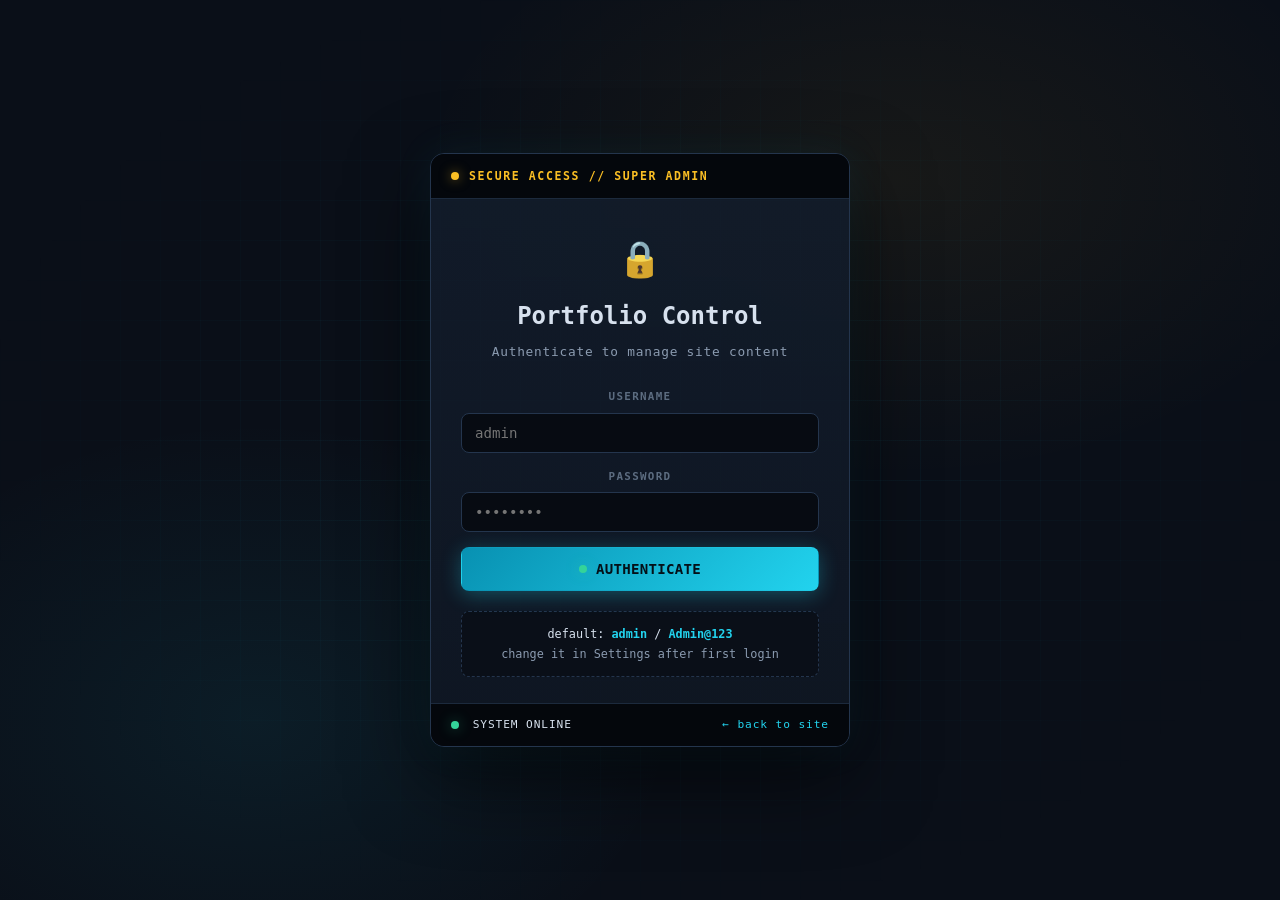
==== admin/index.html @ 28b19450 "Initial commit" ====
<!DOCTYPE html>
<html lang="en">
<head>
  <meta charset="UTF-8">
  <meta name="viewport" content="width=device-width, initial-scale=1.0">
  <meta name="robots" content="noindex, nofollow">
  <title>Super Admin — Portfolio Control</title>
  <link rel="icon" href="data:image/svg+xml,%3Csvg xmlns='http://www.w3.org/2000/svg' viewBox='0 0 32 32'%3E%3Crect width='32' height='32' rx='6' fill='%230a0f18'/%3E%3Crect x='8' y='14' width='16' height='12' rx='2' fill='none' stroke='%23fbbf24' stroke-width='2'/%3E%3Cpath d='M11 14v-3a5 5 0 0 1 10 0v3' fill='none' stroke='%23fbbf24' stroke-width='2'/%3E%3C/svg%3E">
  <link rel="stylesheet" href="../style.css">
  <link rel="stylesheet" href="../admin.css">
</head>
<body class="admin-body">

  <!-- ============ LOGIN ============ -->
  <div id="loginView" class="login-view" hidden>
    <div class="login-bg-grid"></div>
    <div class="login-card">
      <div class="login-head">
        <span class="led led-amber blink"></span>
        <span class="mono">SECURE ACCESS // SUPER ADMIN</span>
      </div>
      <div class="login-body">
        <div class="login-lock">🔒</div>
        <h1>Portfolio Control</h1>
        <p class="dim mono login-sub">Authenticate to manage site content</p>

        <form id="loginForm" autocomplete="off">
          <div class="af-group">
            <label for="loginUser">USERNAME</label>
            <input type="text" id="loginUser" placeholder="admin" required autocomplete="off">
          </div>
          <div class="af-group">
            <label for="loginPass">PASSWORD</label>
            <input type="password" id="loginPass" placeholder="••••••••" required autocomplete="off">
          </div>
          <p id="loginError" class="login-error" hidden></p>
          <button type="submit" class="btn btn-primary btn-block" id="loginBtn">
            <span class="led led-green"></span> AUTHENTICATE
          </button>
        </form>

        <div class="login-hint mono">
          default: <b class="c-cyan">admin</b> / <b class="c-cyan">Admin@123</b>
          <br><span class="dim">change it in Settings after first login</span>
        </div>
      </div>
      <div class="login-foot mono">
        <span><span class="led led-green"></span> SYSTEM ONLINE</span>
        <a href="../index.html" class="c-cyan">← back to site</a>
      </div>
    </div>
  </div>

  <!-- ============ APP ============ -->
  <div id="appView" class="admin-app" hidden>
    <!-- Sidebar -->
    <aside class="sidebar" id="sidebar">
      <div class="side-brand">
        <span class="brand-prompt">&gt;_</span>
        <div>
          <b>ADMIN</b>
          <small class="dim mono">portfolio control</small>
        </div>
      </div>

      <nav class="side-nav" id="sideNav">
        <button class="side-link active" data-panel="overview"><span class="sl-ico">▦</span> Overview</button>
        <button class="side-link" data-panel="hero"><span class="sl-ico">◆</span> Hero &amp; Stats</button>
        <button class="side-link" data-panel="about"><span class="sl-ico">●</span> About</button>
        <button class="side-link" data-panel="skills"><span class="sl-ico">☰</span> Skills</button>
        <button class="side-link" data-panel="experience"><span class="sl-ico">▸</span> Experience</button>
        <button class="side-link" data-panel="education"><span class="sl-ico">✦</span> Education</button>
        <button class="side-link" data-panel="contact"><span class="sl-ico">✉</span> Contact</button>
        <button class="side-link" data-panel="photos"><span class="sl-ico">▣</span> Photos</button>
        <button class="side-link" data-panel="resume"><span class="sl-ico">⤓</span> Resume</button>
        <button class="side-link" data-panel="messages">
          <span class="sl-ico">✉</span> Messages
          <span class="badge" id="msgBadge" hidden>0</span>
        </button>
        <button class="side-link" data-panel="settings"><span class="sl-ico">⚙</span> Settings</button>
      </nav>

      <div class="side-foot">
        <a href="../index.html" class="side-view-site">↗ View live site</a>
        <button id="logoutBtn" class="side-logout">⏻ Logout</button>
      </div>
    </aside>

    <!-- Main -->
    <main class="admin-main">
      <header class="admin-topbar">
        <button id="sideToggle" class="side-toggle" aria-label="Menu">☰</button>
        <div class="top-title">
          <h2 id="panelTitle">Overview</h2>
          <span class="mono dim" id="panelCrumb">// control / overview</span>
        </div>
        <div class="top-actions">
          <span class="save-state mono dim" id="saveState">no unsaved changes</span>
          <button class="btn btn-outline btn-sm" id="previewBtn">Preview</button>
          <button class="btn btn-primary btn-sm" id="publishBtn">💾 Publish Changes</button>
        </div>
      </header>

      <div class="admin-content">

        <!-- OVERVIEW -->
        <section class="apanel active" id="panel-overview">
          <div class="ov-grid">
            <div class="ov-card"><div class="ov-num" id="ovExp">0</div><div class="ov-label">Experience entries</div></div>
            <div class="ov-card"><div class="ov-num" id="ovSkills">0</div><div class="ov-label">Skill items</div></div>
            <div class="ov-card"><div class="ov-num" id="ovEdu">0</div><div class="ov-label">Education cards</div></div>
            <div class="ov-card ov-msg"><div class="ov-num" id="ovMsg">0</div><div class="ov-label">Contact messages</div></div>
          </div>

          <div class="panel-box">
            <h3><span class="led led-cyan"></span> Quick actions</h3>
            <div class="quick-actions">
              <button class="qa-btn" data-goto="about">Edit About text</button>
              <button class="qa-btn" data-goto="skills">Manage Skills</button>
              <button class="qa-btn" data-goto="experience">Add Experience</button>
              <button class="qa-btn" data-goto="photos">Change Photos</button>
              <button class="qa-btn" data-goto="messages">Read Messages <span class="badge" id="qaMsgBadge" hidden>0</span></button>
              <button class="qa-btn" data-goto="settings">Export for hosting</button>
            </div>
          </div>

          <div class="panel-box">
            <h3><span class="led led-amber"></span> How this works</h3>
            <ol class="help-list mono">
              <li>Edit content in the left menu → press <b class="c-cyan">Publish Changes</b>.</li>
              <li>Edits show instantly in <b>this browser</b> (localStorage).</li>
              <li>To update the <b>live website for everyone</b>: Settings → <b class="c-cyan">Export content.js</b> → upload it to your host replacing the old file.</li>
            </ol>
          </div>
        </section>

        <!-- HERO & STATS -->
        <section class="apanel" id="panel-hero">
          <div class="panel-box">
            <h3>Identity</h3>
            <div class="af-group">
              <label>FULL NAME</label>
              <input type="text" id="f_name">
            </div>
            <div class="af-group">
              <label>ROLES (typing animation — one per line)</label>
              <textarea id="f_roles" rows="4"></textarea>
            </div>
            <div class="af-group">
              <label>HERO DESCRIPTION</label>
              <textarea id="f_heroDesc" rows="3"></textarea>
            </div>
            <div class="af-group">
              <label>TECH TICKER (bottom of hero)</label>
              <input type="text" id="f_ticker">
            </div>
          </div>

          <div class="panel-box">
            <h3>Stats counters</h3>
            <div id="statsEditor" class="list-editor"></div>
            <button class="add-btn" id="addStat">+ Add stat</button>
          </div>
        </section>

        <!-- ABOUT -->
        <section class="apanel" id="panel-about">
          <div class="panel-box">
            <h3>About text</h3>
            <div class="af-group">
              <label>LEAD PARAGRAPH (highlighted)</label>
              <textarea id="f_aboutLead" rows="3"></textarea>
            </div>
            <div class="af-group">
              <label>SECOND PARAGRAPH</label>
              <textarea id="f_aboutBody" rows="4"></textarea>
            </div>
          </div>

          <div class="panel-box">
            <h3>Info cards (DOB, nationality…)</h3>
            <div id="infoEditor" class="list-editor"></div>
            <button class="add-btn" id="addInfo">+ Add info card</button>
          </div>

          <div class="panel-box">
            <h3>Personality traits</h3>
            <div id="traitEditor" class="list-editor"></div>
            <button class="add-btn" id="addTrait">+ Add trait</button>
          </div>
        </section>

        <!-- SKILLS -->
        <section class="apanel" id="panel-skills">
          <div class="panel-box">
            <h3>Skill categories &amp; meters</h3>
            <div id="skillCatEditor"></div>
            <button class="add-btn" id="addSkillCat">+ Add category</button>
          </div>
          <div class="panel-box">
            <h3>Skill cards (grid)</h3>
            <div id="skillCardEditor" class="list-editor"></div>
            <button class="add-btn" id="addSkillCard">+ Add skill card</button>
          </div>
        </section>

        <!-- EXPERIENCE -->
        <section class="apanel" id="panel-experience">
          <div class="panel-box">
            <div class="box-head-row">
              <h3>Work experience (timeline)</h3>
            </div>
            <div id="expEditor"></div>
            <button class="add-btn" id="addExp">+ Add experience</button>
          </div>
        </section>

        <!-- EDUCATION -->
        <section class="apanel" id="panel-education">
          <div class="panel-box">
            <h3>Education &amp; certifications</h3>
            <div id="eduEditor" class="list-editor"></div>
            <button class="add-btn" id="addEdu">+ Add education/cert</button>
          </div>
        </section>

        <!-- CONTACT -->
        <section class="apanel" id="panel-contact">
          <div class="panel-box">
            <h3>Contact section</h3>
            <div class="af-row">
              <div class="af-group"><label>INTRO TITLE</label><input type="text" id="f_cTitle"></div>
              <div class="af-group"><label>LOCATION</label><input type="text" id="f_cLocation"></div>
            </div>
            <div class="af-group"><label>INTRO TEXT</label><textarea id="f_cText" rows="2"></textarea></div>
            <div class="af-row">
              <div class="af-group"><label>EMAIL</label><input type="email" id="f_cEmail"></div>
              <div class="af-group"><label>PHONE</label><input type="text" id="f_cPhone"></div>
            </div>
            <div class="af-group"><label>LINKEDIN (display text)</label><input type="text" id="f_cLinkedin"></div>
          </div>

          <div class="panel-box">
            <h3>Social links</h3>
            <div id="socialEditor" class="list-editor"></div>
            <button class="add-btn" id="addSocial">+ Add social link</button>
          </div>

          <div class="panel-box">
            <h3>Footer</h3>
            <div class="af-group"><label>TAGLINE</label><input type="text" id="f_tagline"></div>
          </div>
        </section>

        <!-- PHOTOS -->
        <section class="apanel" id="panel-photos">
          <div class="panel-box">
            <h3><span class="led led-cyan"></span> Hero avatar (round photo)</h3>
            <div class="photo-edit-row">
              <div class="photo-preview circle" id="prevAvatar"><span class="avatar-initials">AK</span></div>
              <div class="photo-controls">
                <input type="file" id="avatarFile" accept="image/*" hidden>
                <button class="btn btn-outline btn-sm" id="avatarPick">📁 Choose image…</button>
                <button class="btn btn-ghost btn-sm" id="avatarReset">Reset to default</button>
                <p class="mono dim small">Auto-resized to 400×400 · stored in this browser</p>
              </div>
            </div>
          </div>

          <div class="panel-box">
            <h3><span class="led led-green"></span> About section photo (square)</h3>
            <div class="photo-edit-row">
              <div class="photo-preview" id="prevPhoto"><span class="avatar-initials big">AK</span></div>
              <div class="photo-controls">
                <input type="file" id="photoFile" accept="image/*" hidden>
                <button class="btn btn-outline btn-sm" id="photoPick">📁 Choose image…</button>
                <button class="btn btn-ghost btn-sm" id="photoReset">Reset to default</button>
                <p class="mono dim small">Auto-resized to 800×800 · stored in this browser</p>
              </div>
            </div>
          </div>

          <div class="panel-box warn-box">
            <h3><span class="led led-amber"></span> Publishing photos to the live site</h3>
            <p class="mono dim small">
              Photos chosen here are saved as base64 inside the content — when you
              <b class="c-cyan">Export content.js</b> and upload it, the photos travel with it.
              Keep images under ~300 KB each for best performance.
            </p>
          </div>
        </section>

        <!-- RESUME -->
        <section class="apanel" id="panel-resume">
          <div class="panel-box">
            <h3><span class="led led-cyan"></span> Resume / CV file</h3>
            <p class="mono dim small" style="margin-bottom:16px">
              Visitors download this file from the <b class="c-cyan">Resume</b> section of your site.
              Accepted: PDF, DOC, DOCX. Keep it under ~2 MB.
            </p>

            <div class="resume-admin-preview" id="resumeAdminPrev">
              <div class="ra-icon">📄</div>
              <div class="ra-info">
                <b id="raName">No resume uploaded yet</b>
                <span class="mono dim small" id="raMeta">—</span>
              </div>
              <div class="ra-tools">
                <button class="msg-tool" id="resumeTestDl" hidden>Test download</button>
              </div>
            </div>

            <div class="row-actions" style="margin-top:16px">
              <input type="file" id="resumeFile" accept=".pdf,.doc,.docx,application/pdf" hidden>
              <button class="btn btn-primary btn-sm" id="resumePick">📁 Upload resume…</button>
              <button class="btn btn-ghost btn-sm" id="resumeClear" hidden>Remove</button>
            </div>

            <div class="af-group" style="margin-top:18px">
              <label>OR USE A FILE PATH (lighter — file lives on your host, e.g. assets/resume.pdf)</label>
              <input type="text" id="resumePath" placeholder="assets/resume.pdf">
            </div>
            <button class="btn btn-outline btn-sm" id="resumePathApply">Apply path</button>
          </div>

          <div class="panel-box warn-box">
            <h3><span class="led led-amber"></span> Publish reminder</h3>
            <p class="mono dim small">
              After uploading, press <b class="c-cyan">Publish Changes</b>. For the live site also
              <b class="c-cyan">Export content.js</b> — the embedded resume travels inside it.
              If you used a file path instead, upload the file itself to your host too.
            </p>
          </div>
        </section>

        <!-- MESSAGES -->
        <section class="apanel" id="panel-messages">
          <div class="panel-box">
            <div class="box-head-row">
              <h3><span class="led led-green blink"></span> Contact form inbox</h3>
              <div class="row-actions">
                <button class="btn btn-outline btn-sm" id="exportMsgs">Export CSV</button>
                <button class="btn btn-ghost btn-sm" id="clearMsgs">Clear all</button>
              </div>
            </div>
            <div id="messagesList" class="messages-list"></div>
          </div>
        </section>

        <!-- SETTINGS -->
        <section class="apanel" id="panel-settings">
          <div class="panel-box">
            <h3><span class="led led-amber"></span> Deploy to live website</h3>
            <p class="mono dim small" style="margin-bottom:14px">
              Static hosting (GitHub Pages, Netlify, cPanel…): export the updated
              <b class="c-cyan">content.js</b> and replace the file on your host. All visitors then see your edits.
            </p>
            <div class="row-actions">
              <button class="btn btn-primary btn-sm" id="exportJs">⬇ Export content.js</button>
              <button class="btn btn-outline btn-sm" id="importJsonBtn">⬆ Import JSON</button>
              <input type="file" id="importJsonFile" accept=".json,application/json" hidden>
            </div>
          </div>

          <div class="panel-box">
            <h3>Change admin login</h3>
            <div class="af-row">
              <div class="af-group"><label>NEW USERNAME</label><input type="text" id="newUser" placeholder="admin"></div>
              <div class="af-group"><label>NEW PASSWORD</label><input type="password" id="newPass" placeholder="min 6 characters"></div>
            </div>
            <div class="af-group"><label>CONFIRM PASSWORD</label><input type="password" id="newPass2" placeholder="repeat password"></div>
            <button class="btn btn-primary btn-sm" id="changePassBtn">Update credentials</button>
          </div>

          <div class="panel-box danger-box">
            <h3><span class="led led-red"></span> Danger zone</h3>
            <p class="mono dim small" style="margin-bottom:14px">Reset all edits back to the original shipped content (does not clear messages or credentials).</p>
            <button class="btn btn-danger btn-sm" id="resetContentBtn">Reset to defaults</button>
          </div>
        </section>

      </div>
    </main>
  </div>

  <div id="toastHost" class="toast-host"></div>

  <script src="../content.js"></script>
  <script src="../admin.js"></script>
</body>
</html>
---- style.css ----
/* ============================================================
   NOC / SERVER-ROOM THEME — Abdul Kalam Portfolio
   Dark operations-center aesthetic · cyan/green status accents
   ============================================================ */

* { margin: 0; padding: 0; box-sizing: border-box; }

/* `hidden` must win over any display rule below */
[hidden] { display: none !important; }

:root {
  --bg-0: #05080e;
  --bg-1: #0a0f18;
  --bg-2: #0e1622;
  --bg-3: #121c2b;
  --line: #1c2a3d;
  --line-2: #24354d;
  --text: #d7e1ee;
  --text-dim: #8b9bb0;
  --text-faint: #5c6c80;
  --cyan: #22d3ee;
  --green: #34d399;
  --amber: #fbbf24;
  --red: #f87171;
  --violet: #818cf8;
  --glow-cyan: 0 0 18px rgba(34, 211, 238, 0.35);
  --glow-green: 0 0 14px rgba(52, 211, 153, 0.45);
  --panel: linear-gradient(180deg, rgba(18, 28, 43, 0.9), rgba(14, 22, 34, 0.95));
  --mono: "SFMono-Regular", "Cascadia Code", "JetBrains Mono", Menlo, Consolas, ui-monospace, monospace;
  --sans: system-ui, -apple-system, "Segoe UI", Roboto, "Helvetica Neue", Arial, sans-serif;
  --radius: 10px;
  --nav-h: 64px;
  --sb-h: 32px;
  --t: all 0.25s cubic-bezier(0.4, 0, 0.2, 1);
}

html { scroll-behavior: smooth; }

body {
  font-family: var(--sans);
  background: var(--bg-0);
  color: var(--text);
  line-height: 1.6;
  overflow-x: hidden;
}

/* Subtle grid backdrop */
body::before {
  content: "";
  position: fixed;
  inset: 0;
  background-image:
    linear-gradient(rgba(34, 211, 238, 0.025) 1px, transparent 1px),
    linear-gradient(90deg, rgba(34, 211, 238, 0.025) 1px, transparent 1px);
  background-size: 48px 48px;
  pointer-events: none;
  z-index: 0;
}

.container { max-width: 1200px; margin: 0 auto; padding: 0 20px; position: relative; }
.section { padding: 96px 0; position: relative; z-index: 1; }
.mono { font-family: var(--mono); }
.dim { color: var(--text-dim); }
.c-cyan { color: var(--cyan); }
.c-green { color: var(--green); }
.c-amber { color: var(--amber); }
.c-red { color: var(--red); }

/* SVG icons default */
.i {
  width: 1em; height: 1em;
  stroke: currentColor; fill: none;
  stroke-width: 2; stroke-linecap: round; stroke-linejoin: round;
  flex-shrink: 0;
}

/* ===== LED dots ===== */
.led {
  display: inline-block; width: 8px; height: 8px; border-radius: 50%;
  vertical-align: middle; flex-shrink: 0;
}
.led-green { background: var(--green); box-shadow: var(--glow-green); }
.led-cyan { background: var(--cyan); box-shadow: var(--glow-cyan); }
.led-amber { background: var(--amber); box-shadow: 0 0 12px rgba(251, 191, 36, 0.5); }
.led-red { background: var(--red); box-shadow: 0 0 12px rgba(248, 113, 113, 0.5); }
.blink { animation: blink-led 1.6s infinite; }
@keyframes blink-led { 0%, 100% { opacity: 1; } 50% { opacity: 0.25; } }

/* ===== STATUS BAR ===== */
.statusbar {
  position: fixed; top: 0; left: 0; right: 0;
  height: var(--sb-h);
  background: #04070c;
  border-bottom: 1px solid var(--line);
  z-index: 1100;
  font-family: var(--mono);
  font-size: 0.72rem;
  letter-spacing: 0.06em;
}
.statusbar-inner {
  max-width: 1200px; margin: 0 auto; padding: 0 20px;
  height: 100%; display: flex; align-items: center; gap: 22px;
}
.sb-item { display: flex; align-items: center; gap: 7px; color: var(--text-faint); text-transform: uppercase; }
.sb-item b { font-weight: 600; }
.sb-brand { color: var(--cyan); font-weight: 700; }
.sb-brand .led { margin-right: 2px; }
@media (max-width: 720px) { .sb-hide-sm { display: none; } }

/* ===== NAVBAR ===== */
.navbar {
  position: fixed; top: var(--sb-h); left: 0; right: 0;
  height: var(--nav-h);
  background: rgba(5, 8, 14, 0.85);
  backdrop-filter: blur(12px);
  border-bottom: 1px solid var(--line);
  z-index: 1000;
  transition: var(--t);
}
.navbar.scrolled { box-shadow: 0 8px 30px rgba(0, 0, 0, 0.5); border-color: var(--line-2); }
.nav-container { display: flex; align-items: center; justify-content: space-between; height: 100%; }

.nav-brand {
  font-family: var(--mono); font-weight: 700; font-size: 1.05rem;
  color: var(--text); text-decoration: none;
  display: flex; align-items: center; gap: 10px;
}
.brand-prompt {
  color: var(--bg-0); background: var(--cyan);
  padding: 2px 8px; border-radius: 4px; font-size: 0.9rem;
  box-shadow: var(--glow-cyan);
}

.nav-menu { display: flex; list-style: none; gap: 4px; align-items: center; }
.nav-link {
  text-decoration: none; color: var(--text-dim);
  font-family: var(--mono); font-size: 0.82rem; font-weight: 600;
  padding: 8px 13px; border-radius: 6px;
  display: flex; align-items: center; gap: 7px;
  transition: var(--t);
  border: 1px solid transparent;
}
.nav-link:hover { color: var(--cyan); background: rgba(34, 211, 238, 0.07); }
.nav-link.active {
  color: var(--cyan); background: rgba(34, 211, 238, 0.1);
  border-color: rgba(34, 211, 238, 0.35);
}
.nav-admin { margin-left: 8px; border: 1px dashed rgba(251, 191, 36, 0.5); color: var(--amber); }
.nav-admin:hover { background: rgba(251, 191, 36, 0.1); border-style: solid; }

.nav-toggle { display: none; flex-direction: column; gap: 5px; background: none; border: none; cursor: pointer; padding: 6px; }
.nav-toggle span { width: 26px; height: 2px; background: var(--cyan); border-radius: 2px; transition: var(--t); }

/* ===== HERO ===== */
.hero {
  position: relative;
  min-height: 100vh;
  padding: calc(var(--sb-h) + var(--nav-h) + 40px) 0 90px;
  display: flex; flex-direction: column; justify-content: center;
  background:
    radial-gradient(1200px 600px at 75% 20%, rgba(34, 211, 238, 0.07), transparent 60%),
    radial-gradient(900px 500px at 15% 80%, rgba(52, 211, 153, 0.05), transparent 60%),
    var(--bg-1);
  overflow: hidden;
}
#netCanvas { position: absolute; inset: 0; width: 100%; height: 100%; z-index: 0; }
.hero-scanlines {
  position: absolute; inset: 0; z-index: 1; pointer-events: none; opacity: 0.5;
  background: repeating-linear-gradient(0deg, transparent, transparent 3px, rgba(0, 0, 0, 0.12) 3px, rgba(0, 0, 0, 0.12) 4px);
}

.hero-grid {
  display: grid; grid-template-columns: 1.15fr 0.85fr;
  gap: 56px; align-items: center; z-index: 2;
}

/* Terminal window */
.terminal {
  background: #04070d;
  border: 1px solid var(--line-2);
  border-radius: 10px;
  overflow: hidden;
  box-shadow: 0 20px 50px rgba(0, 0, 0, 0.55), var(--glow-cyan);
  font-family: var(--mono);
  margin-bottom: 28px;
  max-width: 560px;
}
.terminal-bar {
  display: flex; align-items: center; gap: 8px;
  padding: 10px 14px;
  background: #0b111c;
  border-bottom: 1px solid var(--line);
}
.t-dot { width: 11px; height: 11px; border-radius: 50%; }
.t-red { background: #f87171; }
.t-yellow { background: #fbbf24; }
.t-green { background: #34d399; }
.t-title { margin-left: 10px; font-size: 0.72rem; color: var(--text-faint); letter-spacing: 0.04em; }
.terminal-body { padding: 16px 18px; font-size: 0.85rem; line-height: 1.75; }
.terminal-body p { white-space: nowrap; overflow: hidden; text-overflow: ellipsis; }
.t-prompt { color: var(--green); margin-right: 8px; }
.t-out { color: var(--text-dim); padding-left: 1.2em; }
.t-out.t-cyan { color: var(--cyan); }
.t-out.t-green { color: var(--green); }
.t-caret { animation: blink-led 0.9s infinite; color: var(--cyan); }

.hero-title { font-size: clamp(2rem, 4.5vw, 3.2rem); font-weight: 800; letter-spacing: -0.02em; margin-bottom: 10px; }
.highlight {
  background: linear-gradient(90deg, var(--cyan), var(--green));
  -webkit-background-clip: text; background-clip: text; color: transparent;
}
.hero-subtitle { margin-bottom: 18px; min-height: 34px; }
.role-chip {
  display: inline-block;
  font-family: var(--mono); font-size: 0.95rem;
  color: var(--amber);
  background: rgba(251, 191, 36, 0.08);
  border: 1px solid rgba(251, 191, 36, 0.35);
  padding: 6px 14px; border-radius: 999px;
}
.hero-description { color: var(--text-dim); max-width: 620px; margin-bottom: 28px; line-height: 1.8; }

/* Buttons */
.hero-buttons { display: flex; gap: 12px; flex-wrap: wrap; margin-bottom: 34px; }
.btn {
  font-family: var(--mono); font-size: 0.88rem; font-weight: 700;
  padding: 13px 24px; border-radius: 8px;
  display: inline-flex; align-items: center; gap: 9px;
  text-decoration: none; cursor: pointer;
  transition: var(--t); border: 1px solid transparent;
  letter-spacing: 0.02em;
}
.btn .i { font-size: 1.05em; }
.btn-primary {
  background: linear-gradient(135deg, #0891b2, #22d3ee);
  color: #041018; box-shadow: 0 4px 20px rgba(34, 211, 238, 0.3);
}
.btn-primary:hover { transform: translateY(-2px); box-shadow: 0 8px 28px rgba(34, 211, 238, 0.45); }
.btn-ghost { background: rgba(52, 211, 153, 0.08); color: var(--green); border-color: rgba(52, 211, 153, 0.4); }
.btn-ghost:hover { background: rgba(52, 211, 153, 0.16); transform: translateY(-2px); }
.btn-outline { background: transparent; color: var(--text); border-color: var(--line-2); }
.btn-outline:hover { border-color: var(--cyan); color: var(--cyan); transform: translateY(-2px); }
.btn-block { width: 100%; justify-content: center; }
button.btn { font-family: var(--mono); }

/* Stats — NOC metric cards */
.stats-grid {
  display: grid; grid-template-columns: repeat(4, 1fr);
  gap: 12px; margin-bottom: 28px; max-width: 640px;
}
.stat-card {
  background: var(--panel);
  border: 1px solid var(--line);
  border-radius: var(--radius);
  padding: 14px 10px; text-align: center;
  position: relative; overflow: hidden;
  transition: var(--t);
}
.stat-card::before {
  content: ""; position: absolute; top: 0; left: 0; right: 0; height: 2px;
  background: linear-gradient(90deg, transparent, var(--cyan), transparent);
  opacity: 0; transition: var(--t);
}
.stat-card:hover { border-color: rgba(34, 211, 238, 0.5); transform: translateY(-4px); }
.stat-card:hover::before { opacity: 1; }
.stat-icon { color: var(--cyan); font-size: 1.15rem; margin-bottom: 6px; display: flex; justify-content: center; }
.stat-num { font-family: var(--mono); font-size: 1.7rem; font-weight: 800; color: var(--text); line-height: 1.1; }
.stat-num::after { content: "+"; color: var(--green); font-size: 1rem; vertical-align: super; }
.stat-label { font-family: var(--mono); font-size: 0.62rem; color: var(--text-faint); text-transform: uppercase; letter-spacing: 0.1em; margin-top: 4px; }

/* Social links */
.social-links { display: flex; gap: 10px; }
.social-icon {
  width: 44px; height: 44px; border-radius: 8px;
  background: var(--bg-2); border: 1px solid var(--line-2);
  color: var(--text-dim);
  display: flex; align-items: center; justify-content: center;
  font-size: 1.1rem; position: relative; transition: var(--t);
  text-decoration: none;
}
.social-icon .i { width: 18px; height: 18px; }
.social-icon:hover { color: var(--cyan); border-color: var(--cyan); box-shadow: var(--glow-cyan); transform: translateY(-3px); }
.social-icon .tip {
  position: absolute; top: -34px; left: 50%; transform: translateX(-50%);
  background: var(--bg-3); border: 1px solid var(--line-2); color: var(--cyan);
  font-family: var(--mono); font-size: 0.68rem; padding: 4px 9px; border-radius: 5px;
  opacity: 0; pointer-events: none; transition: var(--t); white-space: nowrap;
}
.social-icon:hover .tip { opacity: 1; top: -38px; }

/* ===== HERO VISUAL — rack + avatar ===== */
.hero-visual { display: flex; justify-content: center; }
.rack-frame {
  position: relative;
  width: min(380px, 100%);
  background: linear-gradient(180deg, #0d1521, #0a101a);
  border: 1px solid var(--line-2);
  border-radius: 16px;
  padding: 46px 28px 24px;
  box-shadow: 0 30px 60px rgba(0, 0, 0, 0.6), inset 0 1px 0 rgba(255, 255, 255, 0.04);
}
.rack-ear {
  position: absolute; top: 14px; width: 14px; height: calc(100% - 28px);
  background: repeating-linear-gradient(180deg, #1a2636 0 10px, #0d1521 10px 22px);
  border: 1px solid var(--line);
  border-radius: 4px;
}
.rack-ear-l { left: 8px; }
.rack-ear-r { right: 8px; }

.avatar-wrap { position: relative; width: 230px; height: 230px; margin: 0 auto 38px; }
.avatar-ring {
  position: absolute; border-radius: 50%; border: 1px dashed rgba(34, 211, 238, 0.45);
  animation: spin-slow 24s linear infinite;
}
.ring-1 { inset: -14px; }
.ring-2 { inset: -26px; border-color: rgba(52, 211, 153, 0.25); animation-direction: reverse; animation-duration: 36s; }
@keyframes spin-slow { to { transform: rotate(360deg); } }

.avatar-photo {
  position: absolute; inset: 0; border-radius: 50%; overflow: hidden;
  border: 3px solid var(--cyan);
  box-shadow: 0 0 0 6px rgba(34, 211, 238, 0.12), 0 0 40px rgba(34, 211, 238, 0.25);
  background: radial-gradient(circle at 30% 25%, #16324a, #0a101a);
  display: flex; align-items: center; justify-content: center;
}
.avatar-photo img { width: 100%; height: 100%; object-fit: cover; display: block; }
.avatar-initials {
  font-family: var(--mono); font-size: 3.4rem; font-weight: 800;
  color: rgba(34, 211, 238, 0.75); letter-spacing: 0.05em;
}
.avatar-initials.big { font-size: 4.5rem; }
.avatar-scan {
  position: absolute; inset: 0; border-radius: 50%; overflow: hidden; pointer-events: none;
  background: linear-gradient(180deg, transparent 0%, rgba(34, 211, 238, 0.15) 50%, transparent 100%);
  background-size: 100% 200%;
  animation: scan 3s linear infinite;
  mix-blend-mode: screen;
}
@keyframes scan { 0% { background-position: 0 -100%; } 100% { background-position: 0 200%; } }

.node-badge {
  position: absolute;
  font-family: var(--mono); font-size: 0.62rem; font-weight: 700; letter-spacing: 0.06em;
  background: rgba(5, 8, 14, 0.92);
  border: 1px solid var(--line-2);
  color: var(--text-dim);
  padding: 6px 10px; border-radius: 6px;
  display: flex; align-items: center; gap: 7px;
  box-shadow: 0 6px 18px rgba(0, 0, 0, 0.5);
  animation: float-badge 4s ease-in-out infinite;
  white-space: nowrap; z-index: 3;
}
.nb-1 { top: 8px; left: -18px; }
.nb-2 { top: 64px; right: -26px; animation-delay: 1s; border-color: rgba(34, 211, 238, 0.5); }
.nb-3 { bottom: 120px; left: -30px; animation-delay: 2s; border-color: rgba(251, 191, 36, 0.4); }
.nb-4 { bottom: 74px; right: -14px; animation-delay: 3s; border-color: rgba(52, 211, 153, 0.45); }
@keyframes float-badge { 0%, 100% { transform: translateY(0); } 50% { transform: translateY(-9px); } }

.rack-unit {
  display: flex; align-items: center; gap: 10px;
  background: #0b121d;
  border: 1px solid var(--line);
  border-radius: 6px;
  padding: 9px 12px;
  margin-top: 10px;
  font-family: var(--mono); font-size: 0.66rem; letter-spacing: 0.05em;
  color: var(--text-dim);
}
.ru-label { color: var(--text-faint); border-right: 1px solid var(--line); padding-right: 10px; }
.ru-leds { display: flex; gap: 5px; }
.ru-leds .led { width: 7px; height: 7px; }
.ru-text { color: var(--green); margin-left: auto; }

/* Ticker */
.ticker {
  position: absolute; bottom: 0; left: 0; right: 0;
  background: rgba(4, 7, 12, 0.9);
  border-top: 1px solid var(--line);
  border-bottom: 1px solid var(--line);
  overflow: hidden; padding: 9px 0;
  z-index: 3;
  font-family: var(--mono); font-size: 0.72rem; letter-spacing: 0.14em;
  color: var(--green); text-transform: uppercase;
}
.ticker-track { display: inline-block; white-space: nowrap; animation: ticker 40s linear infinite; padding-left: 100%; }
@keyframes ticker { 0% { transform: translateX(0); } 100% { transform: translateX(-100%); } }

/* Scroll indicator */
.scroll-indicator {
  position: absolute; bottom: 52px; left: 50%; transform: translateX(-50%);
  text-align: center; color: var(--text-faint); z-index: 3;
  font-family: var(--mono); font-size: 0.65rem; letter-spacing: 0.2em;
}
.mouse { width: 22px; height: 36px; border: 1.5px solid var(--text-faint); border-radius: 12px; margin: 0 auto 6px; position: relative; }
.wheel { width: 3px; height: 7px; background: var(--cyan); border-radius: 2px; position: absolute; top: 6px; left: 50%; transform: translateX(-50%); animation: wheel 1.6s infinite; }
@keyframes wheel { 0% { top: 6px; opacity: 1; } 100% { top: 20px; opacity: 0.15; } }

/* ===== SECTION TITLES ===== */
.section-title {
  font-family: var(--mono);
  font-size: clamp(1.4rem, 3vw, 2rem);
  font-weight: 800; letter-spacing: 0.04em;
  text-align: center; margin-bottom: 56px;
  color: var(--text);
  text-transform: uppercase;
}
.title-tag { color: var(--cyan); margin-right: 10px; font-weight: 600; }
.section-title::after {
  content: ""; display: block; width: 90px; height: 2px; margin: 14px auto 0;
  background: linear-gradient(90deg, var(--cyan), var(--green));
  box-shadow: var(--glow-cyan);
}

/* Panels */
.panel {
  background: var(--panel);
  border: 1px solid var(--line);
  border-radius: var(--radius);
}

/* ===== ABOUT ===== */
.about { background: var(--bg-1); border-top: 1px solid var(--line); border-bottom: 1px solid var(--line); }
.about-grid { display: grid; grid-template-columns: 0.9fr 1.1fr; gap: 56px; align-items: start; }

.photo-frame {
  position: relative;
  background: var(--bg-2);
  border: 1px solid var(--line-2);
  border-radius: 12px;
  padding: 14px;
  box-shadow: 0 24px 50px rgba(0, 0, 0, 0.45);
}
.corner { position: absolute; width: 18px; height: 18px; border: 2px solid var(--cyan); z-index: 2; }
.c-tl { top: -2px; left: -2px; border-right: 0; border-bottom: 0; border-radius: 4px 0 0 0; }
.c-tr { top: -2px; right: -2px; border-left: 0; border-bottom: 0; border-radius: 0 4px 0 0; }
.c-bl { bottom: -2px; left: -2px; border-right: 0; border-top: 0; border-radius: 0 0 0 4px; }
.c-br { bottom: -2px; right: -2px; border-left: 0; border-top: 0; border-radius: 0 0 4px 0; }

.photo-box {
  aspect-ratio: 1; border-radius: 8px; overflow: hidden;
  background: radial-gradient(circle at 30% 25%, #16324a, #0a101a);
  display: flex; align-items: center; justify-content: center;
  position: relative;
}
.photo-box img { width: 100%; height: 100%; object-fit: cover; display: block; }
.photo-box::after {
  content: ""; position: absolute; inset: 0;
  background: linear-gradient(180deg, transparent 60%, rgba(5, 8, 14, 0.55));
  pointer-events: none;
}
.photo-caption {
  margin-top: 12px;
  font-family: var(--mono); font-size: 0.7rem; letter-spacing: 0.12em;
  color: var(--green); display: flex; align-items: center; gap: 8px;
  text-transform: uppercase;
}

.float-tags { display: flex; flex-wrap: wrap; gap: 8px; margin-top: 16px; }
.ftag {
  font-family: var(--mono); font-size: 0.7rem; font-weight: 700;
  background: var(--bg-2); border: 1px solid var(--line-2);
  color: var(--cyan); padding: 7px 12px; border-radius: 6px;
  display: inline-flex; align-items: center; gap: 6px;
  transition: var(--t);
}
.ftag:hover { border-color: var(--cyan); box-shadow: var(--glow-cyan); transform: translateY(-2px); }

.lead { font-size: 1.18rem; font-weight: 600; color: var(--text); line-height: 1.75; margin-bottom: 18px; position: relative; padding-left: 16px; border-left: 3px solid var(--cyan); }
.about-text > p:not(.lead) { color: var(--text-dim); line-height: 1.85; margin-bottom: 26px; }

.info-grid { display: grid; grid-template-columns: repeat(2, 1fr); gap: 12px; margin-bottom: 22px; }
.info-card {
  background: var(--bg-2); border: 1px solid var(--line);
  border-radius: var(--radius); padding: 15px;
  display: flex; gap: 13px; align-items: center;
  transition: var(--t);
}
.info-card:hover { border-color: rgba(34, 211, 238, 0.5); transform: translateY(-3px); }
.info-icon {
  width: 44px; height: 44px; border-radius: 8px; flex-shrink: 0;
  background: rgba(34, 211, 238, 0.1);
  border: 1px solid rgba(34, 211, 238, 0.35);
  color: var(--cyan);
  display: flex; align-items: center; justify-content: center;
  font-size: 1.15rem;
}
.info-card h4 { font-family: var(--mono); font-size: 0.64rem; color: var(--text-faint); text-transform: uppercase; letter-spacing: 0.1em; margin-bottom: 3px; }
.info-card p { font-size: 0.95rem; font-weight: 700; color: var(--text); }

.trait-row { display: flex; flex-wrap: wrap; gap: 9px; }
.trait {
  font-family: var(--mono); font-size: 0.76rem; font-weight: 700;
  background: var(--bg-2); border: 1px solid var(--line-2);
  color: var(--text-dim);
  padding: 9px 15px; border-radius: 999px;
  display: inline-flex; align-items: center; gap: 8px;
  transition: var(--t);
}
.trait .i { color: var(--green); }
.trait:hover { border-color: var(--green); color: var(--green); box-shadow: var(--glow-green); transform: translateY(-2px); }
.trait:hover .i { color: var(--green); }

/* ===== SKILLS ===== */
.skills { background: var(--bg-0); }

/* Rack tabs */
.rack-tabs { display: flex; gap: 10px; justify-content: center; flex-wrap: wrap; margin-bottom: 26px; }
.rack-tab {
  font-family: var(--mono); font-size: 0.8rem; font-weight: 700;
  background: var(--bg-2);
  border: 1px solid var(--line-2);
  color: var(--text-dim);
  padding: 12px 22px; border-radius: 8px;
  cursor: pointer; display: inline-flex; align-items: center; gap: 9px;
  transition: var(--t);
  position: relative;
}
.rack-tab::before {
  content: ""; position: absolute; left: 10px; top: 50%; transform: translateY(-50%);
  width: 6px; height: 6px; border-radius: 50%;
  background: var(--text-faint);
}
.rack-tab { padding-left: 30px; }
.rack-tab:hover { border-color: var(--cyan); color: var(--cyan); }
.rack-tab.active {
  background: rgba(34, 211, 238, 0.1);
  border-color: var(--cyan); color: var(--cyan);
  box-shadow: var(--glow-cyan);
}
.rack-tab.active::before { background: var(--green); box-shadow: var(--glow-green); }

/* Meters panel */
.meters-panel {
  background: var(--panel);
  border: 1px solid var(--line-2);
  border-radius: 12px;
  padding: 30px 34px;
  max-width: 820px; margin: 0 auto 48px;
  position: relative;
  display: none;
}
.meters-panel.active { display: block; animation: fade-up 0.4s ease; }
.meters-panel::before {
  content: "LOAD METERS";
  position: absolute; top: -11px; left: 24px;
  font-family: var(--mono); font-size: 0.66rem; letter-spacing: 0.16em;
  background: var(--bg-0); color: var(--cyan);
  padding: 2px 12px; border: 1px solid var(--line-2); border-radius: 4px;
}

.meter { margin-bottom: 22px; }
.meter:last-child { margin-bottom: 0; }
.meter-head {
  display: flex; justify-content: space-between; align-items: center;
  font-family: var(--mono); font-size: 0.86rem; font-weight: 700;
  margin-bottom: 9px;
}
.meter-name { display: flex; align-items: center; gap: 9px; color: var(--text); }
.meter-name .i { color: var(--cyan); }
.meter-pct { color: var(--green); }
.meter-track {
  height: 14px; background: #0a101a;
  border: 1px solid var(--line);
  border-radius: 4px; overflow: hidden; position: relative;
  background-image: repeating-linear-gradient(90deg, transparent 0 11px, rgba(255,255,255,0.04) 11px 12px);
}
.meter-fill {
  height: 100%; width: 0;
  background: linear-gradient(90deg, #0e7490, var(--cyan));
  border-radius: 3px;
  transition: width 1.2s cubic-bezier(0.25, 1, 0.35, 1);
  position: relative;
}
.meter-fill::after {
  content: ""; position: absolute; inset: 0;
  background: linear-gradient(90deg, transparent, rgba(255,255,255,0.35), transparent);
  animation: shimmer 2.2s infinite;
}
@keyframes shimmer { 0% { transform: translateX(-100%); } 100% { transform: translateX(100%); } }

/* Skill cards */
.skills-grid { display: grid; grid-template-columns: repeat(auto-fit, minmax(280px, 1fr)); gap: 16px; }
.skill-card {
  background: var(--panel);
  border: 1px solid var(--line);
  border-radius: 12px;
  padding: 26px;
  transition: var(--t);
  position: relative; overflow: hidden;
}
.skill-card::after {
  content: ""; position: absolute; top: 0; left: 0; right: 0; height: 2px;
  background: linear-gradient(90deg, var(--cyan), var(--green));
  transform: scaleX(0); transform-origin: left; transition: var(--t);
}
.skill-card:hover { transform: translateY(-6px); border-color: rgba(34, 211, 238, 0.45); box-shadow: 0 18px 40px rgba(0, 0, 0, 0.5); }
.skill-card:hover::after { transform: scaleX(1); }
.skill-card .card-icon {
  width: 54px; height: 54px; border-radius: 10px;
  background: rgba(34, 211, 238, 0.1);
  border: 1px solid rgba(34, 211, 238, 0.35);
  color: var(--cyan);
  display: flex; align-items: center; justify-content: center;
  font-size: 1.5rem; margin-bottom: 16px;
}
.skill-card h3 { font-family: var(--mono); font-size: 1rem; margin-bottom: 14px; color: var(--text); letter-spacing: 0.02em; }
.skill-tags { display: flex; flex-wrap: wrap; gap: 7px; }
.tag {
  font-size: 0.72rem; font-family: var(--mono); font-weight: 600;
  background: var(--bg-1); border: 1px solid var(--line);
  color: var(--text-dim);
  padding: 5px 11px; border-radius: 5px;
  transition: var(--t);
}
.skill-card:hover .tag { border-color: rgba(52, 211, 153, 0.4); color: var(--green); }

/* ===== EXPERIENCE / TIMELINE ===== */
.experience { background: var(--bg-1); border-top: 1px solid var(--line); border-bottom: 1px solid var(--line); }
.timeline { position: relative; max-width: 920px; margin: 0 auto; }
.timeline::before {
  content: ""; position: absolute; left: 15px; top: 6px; bottom: 6px; width: 2px;
  background: linear-gradient(180deg, var(--cyan), var(--green), transparent);
}
.timeline-item { position: relative; padding-left: 56px; margin-bottom: 36px; }
.timeline-dot {
  position: absolute; left: 6px; top: 26px;
  width: 20px; height: 20px; border-radius: 50%;
  background: var(--bg-0); border: 3px solid var(--cyan);
  box-shadow: 0 0 0 4px rgba(34, 211, 238, 0.15), var(--glow-cyan);
  z-index: 1;
}
.timeline-item.is-current .timeline-dot { border-color: var(--green); box-shadow: 0 0 0 4px rgba(52, 211, 153, 0.15), var(--glow-green); }

.timeline-card {
  background: var(--panel);
  border: 1px solid var(--line);
  border-radius: 12px;
  padding: 26px;
  transition: var(--t);
}
.timeline-card:hover { border-color: rgba(34, 211, 238, 0.4); transform: translateX(6px); }

.tl-badge {
  display: inline-block;
  font-family: var(--mono); font-size: 0.66rem; font-weight: 800; letter-spacing: 0.14em;
  text-transform: uppercase;
  padding: 5px 12px; border-radius: 4px;
  background: rgba(52, 211, 153, 0.12); color: var(--green);
  border: 1px solid rgba(52, 211, 153, 0.45);
  margin-bottom: 12px;
}
.tl-badge.past { background: rgba(139, 155, 176, 0.1); color: var(--text-faint); border-color: var(--line-2); }

.tl-date {
  display: inline-flex; align-items: center; gap: 8px;
  font-family: var(--mono); font-size: 0.78rem; font-weight: 700;
  color: var(--amber);
  background: rgba(251, 191, 36, 0.07);
  border: 1px solid rgba(251, 191, 36, 0.3);
  padding: 6px 13px; border-radius: 999px;
  margin-bottom: 16px;
}

.company-header { display: flex; gap: 16px; align-items: flex-start; margin-bottom: 18px; }
.company-icon {
  width: 50px; height: 50px; border-radius: 10px; flex-shrink: 0;
  background: rgba(34, 211, 238, 0.1);
  border: 1px solid rgba(34, 211, 238, 0.35);
  color: var(--cyan);
  display: flex; align-items: center; justify-content: center;
  font-size: 1.35rem;
}
.company-header h3 { font-size: 1.25rem; color: var(--text); line-height: 1.3; }
.company-header h4 { font-family: var(--mono); font-size: 0.92rem; color: var(--cyan); margin-top: 3px; }
.company-header .location { font-size: 0.82rem; color: var(--text-faint); display: flex; align-items: center; gap: 6px; margin-top: 5px; font-family: var(--mono); }

.responsibilities { list-style: none; }
.responsibilities li {
  padding: 7px 0; color: var(--text-dim);
  display: flex; gap: 11px; align-items: flex-start;
  line-height: 1.65; font-size: 0.95rem;
}
.responsibilities li::before {
  content: "▸"; color: var(--green); font-family: var(--mono); flex-shrink: 0;
}

.tech-stack { display: flex; flex-wrap: wrap; gap: 7px; margin-top: 16px; padding-top: 16px; border-top: 1px dashed var(--line-2); }
.tech-badge {
  font-family: var(--mono); font-size: 0.7rem; font-weight: 700;
  background: var(--bg-1); border: 1px solid var(--line);
  color: var(--cyan);
  padding: 5px 11px; border-radius: 5px;
  transition: var(--t);
}
.tech-badge:hover { border-color: var(--cyan); box-shadow: var(--glow-cyan); }

/* ===== EDUCATION ===== */
.education { background: var(--bg-0); }
.edu-grid { display: grid; grid-template-columns: repeat(auto-fit, minmax(250px, 1fr)); gap: 16px; }
.edu-card {
  background: var(--panel);
  border: 1px solid var(--line);
  border-radius: 12px; overflow: hidden;
  transition: var(--t); position: relative;
}
.edu-card:hover { transform: translateY(-6px); border-color: rgba(34, 211, 238, 0.45); box-shadow: 0 18px 40px rgba(0, 0, 0, 0.5); }

.edu-head {
  background: linear-gradient(135deg, rgba(34, 211, 238, 0.14), rgba(52, 211, 153, 0.08));
  padding: 26px 20px 20px; text-align: center;
  border-bottom: 1px solid var(--line);
  position: relative;
}
.edu-card.is-cert .edu-head { background: linear-gradient(135deg, rgba(129, 140, 248, 0.16), rgba(34, 211, 238, 0.08)); }
.edu-icon {
  width: 62px; height: 62px; margin: 0 auto;
  border-radius: 12px;
  background: rgba(5, 8, 14, 0.55);
  border: 1px solid rgba(34, 211, 238, 0.4);
  color: var(--cyan);
  display: flex; align-items: center; justify-content: center;
  font-size: 1.8rem;
}
.edu-ribbon {
  position: absolute; top: 14px; right: -34px;
  transform: rotate(45deg);
  background: rgba(52, 211, 153, 0.85); color: #04140d;
  font-family: var(--mono); font-size: 0.6rem; font-weight: 800; letter-spacing: 0.12em;
  text-transform: uppercase;
  padding: 4px 40px;
}
.edu-card.is-cert .edu-ribbon { background: rgba(129, 140, 248, 0.9); color: #0b1024; }
.edu-card.is-school .edu-ribbon { background: rgba(251, 191, 36, 0.9); color: #1a1204; }

.edu-body { padding: 20px; text-align: center; }
.edu-body h3 { font-size: 1.02rem; color: var(--text); margin-bottom: 8px; line-height: 1.4; }
.edu-sub { font-family: var(--mono); font-size: 0.8rem; color: var(--text-dim); margin-bottom: 16px; }
.edu-footer { font-family: var(--mono); font-size: 0.74rem; color: var(--text-faint); display: flex; align-items: center; justify-content: center; gap: 7px; }
.edu-badge {
  display: inline-flex; align-items: center; gap: 7px;
  font-family: var(--mono); font-size: 0.74rem; font-weight: 700;
  background: rgba(52, 211, 153, 0.1); border: 1px solid rgba(52, 211, 153, 0.4);
  color: var(--green);
  padding: 7px 15px; border-radius: 999px;
}

/* ===== CONTACT ===== */
.contact { background: var(--bg-1); border-top: 1px solid var(--line); }
.contact-grid { display: grid; grid-template-columns: 1fr 1.1fr; gap: 32px; max-width: 1060px; margin: 0 auto; }

.contact-intro { padding: 26px; margin-bottom: 16px; }
.contact-intro h3 { font-family: var(--mono); font-size: 1.3rem; color: var(--cyan); margin-bottom: 10px; }
.contact-intro p { color: var(--text-dim); line-height: 1.8; }

.contact-methods { display: flex; flex-direction: column; gap: 12px; margin-bottom: 16px; }
.contact-method {
  display: flex; align-items: center; gap: 15px;
  background: var(--bg-2); border: 1px solid var(--line);
  border-radius: var(--radius); padding: 16px;
  transition: var(--t); text-decoration: none;
}
.contact-method:hover { border-color: rgba(34, 211, 238, 0.5); transform: translateX(6px); }
.method-icon {
  width: 46px; height: 46px; border-radius: 9px; flex-shrink: 0;
  background: rgba(34, 211, 238, 0.1);
  border: 1px solid rgba(34, 211, 238, 0.35);
  color: var(--cyan);
  display: flex; align-items: center; justify-content: center;
  font-size: 1.2rem;
}
.method-details h4 { font-family: var(--mono); font-size: 0.64rem; color: var(--text-faint); text-transform: uppercase; letter-spacing: 0.12em; margin-bottom: 3px; }
.method-details a, .method-details p { color: var(--text); font-weight: 700; font-size: 0.95rem; text-decoration: none; word-break: break-all; }
.method-details a:hover { color: var(--cyan); }

.social-connect { padding: 20px 22px; }
.social-connect h4 { font-family: var(--mono); font-size: 0.8rem; color: var(--text-dim); display: flex; align-items: center; gap: 8px; margin-bottom: 14px; letter-spacing: 0.1em; }
.social-row { display: flex; gap: 10px; flex-wrap: wrap; }

.contact-form-panel { overflow: hidden; }
.panel-head {
  display: flex; align-items: center; gap: 10px;
  font-family: var(--mono); font-size: 0.78rem; font-weight: 800; letter-spacing: 0.14em;
  color: var(--cyan);
  background: rgba(4, 7, 12, 0.65);
  border-bottom: 1px solid var(--line);
  padding: 14px 22px;
}
.panel-head-sub { margin-left: auto; font-weight: 500; color: var(--text-faint); letter-spacing: 0.06em; text-transform: lowercase; font-size: 0.68rem; }
.contact-form { padding: 24px; display: flex; flex-direction: column; gap: 16px; }
.form-group { display: flex; flex-direction: column; gap: 7px; }
.form-group label { font-family: var(--mono); font-size: 0.76rem; font-weight: 700; color: var(--text-dim); letter-spacing: 0.06em; display: flex; align-items: center; gap: 8px; text-transform: uppercase; }
.form-group label .i { color: var(--cyan); }
.form-group input, .form-group textarea {
  background: #070b12;
  border: 1px solid var(--line-2);
  border-radius: 8px;
  color: var(--text);
  font-family: var(--mono); font-size: 0.92rem;
  padding: 13px 15px;
  transition: var(--t);
  outline: none;
}
.form-group input::placeholder, .form-group textarea::placeholder { color: var(--text-faint); }
.form-group input:focus, .form-group textarea:focus {
  border-color: var(--cyan);
  box-shadow: 0 0 0 3px rgba(34, 211, 238, 0.12), var(--glow-cyan);
}
.form-group textarea { resize: vertical; min-height: 130px; }

/* ===== RESUME SECTION ===== */
.resume-section { background: var(--bg-0); border-top: 1px solid var(--line); }
.resume-panel {
  max-width: 860px; margin: 0 auto;
  padding: 30px 32px;
  display: grid;
  grid-template-columns: 1fr auto;
  gap: 22px 28px;
  align-items: center;
  position: relative;
  overflow: hidden;
}
.resume-panel::before {
  content: ""; position: absolute; top: 0; left: 0; right: 0; height: 2px;
  background: linear-gradient(90deg, var(--cyan), var(--green), transparent);
}
.resume-left { display: flex; gap: 18px; align-items: center; min-width: 0; }
.resume-file-icon {
  width: 64px; height: 64px; border-radius: 12px; flex-shrink: 0;
  background: rgba(34, 211, 238, 0.1);
  border: 1px solid rgba(34, 211, 238, 0.4);
  color: var(--cyan);
  display: flex; align-items: center; justify-content: center;
  font-size: 1.8rem;
  box-shadow: var(--glow-cyan);
}
.resume-file-icon .i { width: 30px; height: 30px; }
.resume-info { min-width: 0; }
.resume-info h3 {
  font-family: var(--mono); font-size: 1.1rem; color: var(--text);
  margin-bottom: 5px; word-break: break-all;
}
.resume-meta { font-size: 0.78rem; letter-spacing: 0.05em; margin-bottom: 9px; }
.resume-tags { display: flex; gap: 7px; flex-wrap: wrap; }
.resume-actions { display: flex; flex-direction: column; gap: 10px; }
.resume-actions .btn { justify-content: center; white-space: nowrap; }
.resume-terminal {
  grid-column: 1 / -1;
  background: #04070d;
  border: 1px solid var(--line);
  border-radius: 8px;
  padding: 12px 16px;
  font-size: 0.78rem;
  color: var(--text-dim);
  display: flex; gap: 10px; flex-wrap: wrap;
  overflow: hidden;
}
.resume-terminal .t-prompt { color: var(--green); }
@media (max-width: 720px) {
  .resume-panel { grid-template-columns: 1fr; padding: 24px 20px; }
  .resume-actions { flex-direction: column; }
  .resume-actions .btn { width: 100%; }
}

/* ===== FOOTER ===== */
.footer {
  background: #04070c;
  border-top: 1px solid var(--line);
  padding: 56px 0 26px;
  position: relative;
}
.footer-grid { display: grid; grid-template-columns: 1.4fr 1fr 1fr; gap: 36px; margin-bottom: 36px; }
.footer-brand h3 { font-family: var(--mono); font-size: 1.25rem; display: flex; align-items: center; gap: 12px; margin-bottom: 10px; }
.footer-brand p { color: var(--text-dim); font-family: var(--mono); font-size: 0.86rem; }
.footer-meta { margin-top: 12px; font-size: 0.74rem !important; color: var(--green) !important; display: flex; align-items: center; gap: 8px; }
.footer-links h4, .footer-social h4 { font-family: var(--mono); font-size: 0.78rem; letter-spacing: 0.14em; text-transform: uppercase; color: var(--cyan); margin-bottom: 16px; }
.footer-links ul { list-style: none; }
.footer-links li { margin-bottom: 9px; }
.footer-links a { color: var(--text-dim); text-decoration: none; font-family: var(--mono); font-size: 0.86rem; transition: var(--t); display: inline-flex; align-items: center; gap: 8px; }
.footer-links a::before { content: "▸"; color: var(--text-faint); }
.footer-links a:hover { color: var(--cyan); transform: translateX(4px); }
.footer-links a:hover::before { color: var(--green); }

.footer-bottom {
  border-top: 1px dashed var(--line-2);
  padding-top: 22px; text-align: center;
  color: var(--text-faint); font-family: var(--mono); font-size: 0.78rem;
  display: flex; justify-content: space-between; gap: 12px; flex-wrap: wrap;
}

/* Scroll top */
.scroll-top {
  position: fixed; bottom: 26px; right: 26px;
  width: 48px; height: 48px; border-radius: 10px;
  background: var(--bg-2); border: 1px solid var(--line-2);
  color: var(--cyan); font-size: 1.15rem;
  cursor: pointer;
  opacity: 0; visibility: hidden; transform: translateY(12px);
  transition: var(--t); z-index: 900;
  display: flex; align-items: center; justify-content: center;
}
.scroll-top.active { opacity: 1; visibility: visible; transform: translateY(0); }
.scroll-top:hover { border-color: var(--cyan); box-shadow: var(--glow-cyan); }

/* Toast */
.toast-host { position: fixed; top: calc(var(--sb-h) + var(--nav-h) + 14px); right: 18px; z-index: 10000; display: flex; flex-direction: column; gap: 10px; }
.toast {
  font-family: var(--mono); font-size: 0.84rem; font-weight: 600;
  background: rgba(10, 15, 24, 0.97);
  border: 1px solid var(--line-2);
  border-left: 3px solid var(--cyan);
  color: var(--text);
  padding: 13px 18px; border-radius: 8px;
  box-shadow: 0 14px 34px rgba(0, 0, 0, 0.55);
  display: flex; align-items: center; gap: 10px;
  animation: toast-in 0.35s ease;
  max-width: 340px;
}
.toast.success { border-left-color: var(--green); }
.toast.error { border-left-color: var(--red); }
.toast.out { animation: toast-out 0.3s ease forwards; }
@keyframes toast-in { from { transform: translateX(120%); opacity: 0; } to { transform: none; opacity: 1; } }
@keyframes toast-out { to { transform: translateX(120%); opacity: 0; } }

/* Reveal on scroll */
.reveal { opacity: 0; transform: translateY(26px); transition: opacity 0.7s ease, transform 0.7s ease; }
.reveal.visible { opacity: 1; transform: none; }
@keyframes fade-up { from { opacity: 0; transform: translateY(14px); } to { opacity: 1; transform: none; } }

/* ===== RESPONSIVE ===== */
@media (max-width: 1024px) {
  .hero-grid { grid-template-columns: 1fr; gap: 48px; }
  .hero-visual { order: -1; }
  .hero-content { text-align: center; }
  .terminal { margin-left: auto; margin-right: auto; text-align: left; }
  .hero-description { margin-left: auto; margin-right: auto; }
  .hero-buttons, .social-links { justify-content: center; }
  .stats-grid { margin-left: auto; margin-right: auto; }
  .about-grid { grid-template-columns: 1fr; gap: 40px; }
  .about-image { max-width: 440px; margin: 0 auto; }
  .contact-grid { grid-template-columns: 1fr; }
}

@media (max-width: 768px) {
  .nav-menu {
    position: fixed; top: calc(var(--sb-h) + var(--nav-h)); left: -105%;
    flex-direction: column; background: rgba(5, 8, 14, 0.98);
    width: 100%; padding: 14px 0;
    border-bottom: 1px solid var(--line);
    transition: 0.3s; gap: 2px; align-items: stretch;
  }
  .nav-menu.active { left: 0; }
  .nav-link { justify-content: center; padding: 13px; font-size: 0.9rem; }
  .nav-admin { margin: 8px 20px 0; justify-content: center; }
  .nav-toggle { display: flex; }
  .section { padding: 64px 0; }
  .section-title { margin-bottom: 40px; }
  .stats-grid { grid-template-columns: repeat(2, 1fr); }
  .info-grid { grid-template-columns: 1fr; }
  .rack-tabs { flex-direction: column; }
  .rack-tab { width: 100%; justify-content: flex-start; }
  .meters-panel { padding: 26px 18px; }
  .footer-grid { grid-template-columns: 1fr; text-align: left; }
  .footer-bottom { flex-direction: column; text-align: center; align-items: center; }
  .timeline::before { left: 9px; }
  .timeline-item { padding-left: 40px; }
  .timeline-dot { left: 0; }
  .node-badge { display: none; }
  .panel-head-sub { display: none; }
}

@media (max-width: 480px) {
  .hero-buttons .btn { width: 100%; justify-content: center; }
  .stats-grid { gap: 8px; }
  .stat-num { font-size: 1.4rem; }
  .avatar-wrap { width: 190px; height: 190px; }
  .terminal-body { font-size: 0.72rem; }
  .scroll-indicator { display: none; }
}
---- admin.css ----
/* ============================================================
   SUPER ADMIN — login + control panel (NOC theme)
   ============================================================ */

.admin-body { background: var(--bg-0); min-height: 100vh; }

/* ===== LOGIN ===== */
.login-view {
  min-height: 100vh;
  display: flex; align-items: center; justify-content: center;
  position: relative; padding: 24px;
  background:
    radial-gradient(800px 500px at 70% 20%, rgba(251, 191, 36, 0.06), transparent 60%),
    radial-gradient(700px 500px at 20% 80%, rgba(34, 211, 238, 0.07), transparent 60%),
    var(--bg-1);
}
.login-bg-grid {
  position: absolute; inset: 0;
  background-image:
    linear-gradient(rgba(34, 211, 238, 0.04) 1px, transparent 1px),
    linear-gradient(90deg, rgba(34, 211, 238, 0.04) 1px, transparent 1px);
  background-size: 40px 40px;
  mask-image: radial-gradient(ellipse at center, black 30%, transparent 75%);
}
.login-card {
  position: relative; width: 100%; max-width: 420px;
  background: var(--panel);
  border: 1px solid var(--line-2);
  border-radius: 14px;
  overflow: hidden;
  box-shadow: 0 30px 80px rgba(0, 0, 0, 0.6), 0 0 40px rgba(34, 211, 238, 0.08);
}
.login-head {
  display: flex; align-items: center; gap: 10px;
  background: #04070c;
  border-bottom: 1px solid var(--line);
  padding: 13px 20px;
  font-size: 0.72rem; letter-spacing: 0.14em;
  color: var(--amber); font-weight: 700;
}
.login-body { padding: 32px 30px 26px; text-align: center; }
.login-lock { font-size: 2.2rem; margin-bottom: 10px; filter: grayscale(0.2); }
.login-body h1 { font-family: var(--mono); font-size: 1.5rem; margin-bottom: 6px; }
.login-sub { font-size: 0.8rem; margin-bottom: 26px; letter-spacing: 0.06em; }

.login-error {
  background: rgba(248, 113, 113, 0.1);
  border: 1px solid rgba(248, 113, 113, 0.45);
  color: var(--red);
  font-family: var(--mono); font-size: 0.8rem;
  padding: 10px 14px; border-radius: 8px;
  margin-bottom: 14px; text-align: left;
}
.login-hint {
  margin-top: 20px; font-size: 0.74rem; line-height: 1.7;
  background: var(--bg-1); border: 1px dashed var(--line-2);
  padding: 12px; border-radius: 8px;
}
.login-foot {
  display: flex; justify-content: space-between; align-items: center;
  background: #04070c; border-top: 1px solid var(--line);
  padding: 12px 20px;
  font-size: 0.7rem; letter-spacing: 0.08em;
}
.login-foot a { text-decoration: none; }
.login-foot .led { margin-right: 6px; }

/* ===== APP SHELL ===== */
.admin-app { display: flex; min-height: 100vh; }

.sidebar {
  width: 250px;
  background: #070b12;
  border-right: 1px solid var(--line);
  display: flex; flex-direction: column;
  position: fixed; top: 0; bottom: 0; left: 0;
  z-index: 100;
  transition: transform 0.28s ease;
}
.side-brand {
  display: flex; align-items: center; gap: 12px;
  padding: 20px 18px;
  border-bottom: 1px solid var(--line);
}
.side-brand b { font-family: var(--mono); letter-spacing: 0.14em; display: block; font-size: 0.95rem; }
.side-brand small { font-size: 0.66rem; letter-spacing: 0.08em; }

.side-nav { flex: 1; padding: 14px 10px; display: flex; flex-direction: column; gap: 3px; overflow-y: auto; }
.side-link {
  display: flex; align-items: center; gap: 11px;
  width: 100%;
  background: none; border: 1px solid transparent;
  color: var(--text-dim);
  font-family: var(--mono); font-size: 0.84rem; font-weight: 600;
  padding: 11px 13px; border-radius: 8px;
  cursor: pointer; text-align: left;
  transition: var(--t);
}
.sl-ico { width: 18px; text-align: center; color: var(--text-faint); }
.side-link:hover { background: rgba(34, 211, 238, 0.06); color: var(--text); }
.side-link.active {
  background: rgba(34, 211, 238, 0.1);
  border-color: rgba(34, 211, 238, 0.4);
  color: var(--cyan);
}
.side-link.active .sl-ico { color: var(--cyan); }

.badge {
  margin-left: auto;
  background: var(--red); color: #1a0505;
  font-family: var(--mono); font-size: 0.66rem; font-weight: 800;
  min-width: 20px; height: 20px; padding: 0 6px;
  border-radius: 999px;
  display: inline-flex; align-items: center; justify-content: center;
}

.side-foot { padding: 14px; border-top: 1px solid var(--line); display: flex; flex-direction: column; gap: 8px; }
.side-view-site {
  font-family: var(--mono); font-size: 0.78rem; color: var(--cyan);
  text-decoration: none; padding: 9px 12px;
  border: 1px dashed rgba(34, 211, 238, 0.4);
  border-radius: 8px; text-align: center;
  transition: var(--t);
}
.side-view-site:hover { background: rgba(34, 211, 238, 0.08); }
.side-logout {
  background: rgba(248, 113, 113, 0.08);
  border: 1px solid rgba(248, 113, 113, 0.35);
  color: var(--red);
  font-family: var(--mono); font-size: 0.78rem; font-weight: 700;
  padding: 9px 12px; border-radius: 8px; cursor: pointer;
  transition: var(--t);
}
.side-logout:hover { background: rgba(248, 113, 113, 0.16); }

/* Main */
.admin-main { flex: 1; margin-left: 250px; min-width: 0; display: flex; flex-direction: column; }

.admin-topbar {
  position: sticky; top: 0; z-index: 90;
  display: flex; align-items: center; gap: 16px;
  background: rgba(7, 11, 18, 0.92);
  backdrop-filter: blur(10px);
  border-bottom: 1px solid var(--line);
  padding: 14px 24px;
}
.side-toggle {
  display: none;
  background: none; border: 1px solid var(--line-2);
  color: var(--cyan); border-radius: 8px;
  width: 38px; height: 38px; cursor: pointer; font-size: 1.1rem;
}
.top-title h2 { font-family: var(--mono); font-size: 1.1rem; letter-spacing: 0.04em; }
.top-title .mono { font-size: 0.68rem; letter-spacing: 0.1em; }
.top-actions { margin-left: auto; display: flex; align-items: center; gap: 10px; flex-wrap: wrap; }
.save-state { font-size: 0.7rem; letter-spacing: 0.06em; }
.save-state.dirty { color: var(--amber); }

.btn-sm { padding: 9px 16px; font-size: 0.78rem; }
.btn-danger {
  background: rgba(248, 113, 113, 0.12); color: var(--red);
  border-color: rgba(248, 113, 113, 0.45);
}
.btn-danger:hover { background: rgba(248, 113, 113, 0.22); border-color: var(--red); }
.btn-ghost:disabled, .btn-outline:disabled, .btn-primary:disabled { opacity: 0.5; cursor: not-allowed; }

.admin-content { padding: 26px; max-width: 980px; width: 100%; }

/* Panels */
.apanel { display: none; }
.apanel.active { display: block; animation: fade-up 0.35s ease; }

.panel-box {
  background: var(--panel);
  border: 1px solid var(--line);
  border-radius: 12px;
  padding: 22px;
  margin-bottom: 18px;
}
.panel-box h3 {
  font-family: var(--mono); font-size: 0.92rem; letter-spacing: 0.06em;
  margin-bottom: 18px; color: var(--text);
  display: flex; align-items: center; gap: 9px;
}
.warn-box { border-color: rgba(251, 191, 36, 0.35); }
.danger-box { border-color: rgba(248, 113, 113, 0.35); }
.box-head-row { display: flex; align-items: center; justify-content: space-between; gap: 14px; flex-wrap: wrap; margin-bottom: 18px; }
.box-head-row h3 { margin-bottom: 0; }
.row-actions { display: flex; gap: 9px; flex-wrap: wrap; }

/* Forms */
.af-group { margin-bottom: 15px; }
.af-group label {
  display: block;
  font-family: var(--mono); font-size: 0.68rem; font-weight: 700;
  letter-spacing: 0.12em; color: var(--text-faint);
  margin-bottom: 7px;
}
.af-group input, .af-group textarea, .af-group select {
  width: 100%;
  background: #070b12;
  border: 1px solid var(--line-2);
  border-radius: 8px;
  color: var(--text);
  font-family: var(--mono); font-size: 0.88rem;
  padding: 11px 13px;
  outline: none; transition: var(--t);
}
.af-group textarea { resize: vertical; line-height: 1.6; }
.af-group input:focus, .af-group textarea:focus, .af-group select:focus {
  border-color: var(--cyan);
  box-shadow: 0 0 0 3px rgba(34, 211, 238, 0.12);
}
.af-row { display: grid; grid-template-columns: 1fr 1fr; gap: 14px; }
.small { font-size: 0.74rem; line-height: 1.7; }

/* List editors */
.list-editor { display: flex; flex-direction: column; gap: 12px; }
.edit-item {
  background: var(--bg-1);
  border: 1px solid var(--line);
  border-radius: 10px;
  padding: 16px;
}
.edit-item .item-head {
  display: flex; align-items: center; justify-content: space-between;
  margin-bottom: 12px; gap: 10px;
}
.item-head .item-title {
  font-family: var(--mono); font-size: 0.74rem; font-weight: 700;
  letter-spacing: 0.1em; color: var(--cyan);
}
.item-tools { display: flex; gap: 6px; }
.tool-btn {
  background: var(--bg-2); border: 1px solid var(--line-2);
  color: var(--text-dim);
  width: 30px; height: 30px; border-radius: 6px;
  cursor: pointer; font-size: 0.85rem;
  transition: var(--t);
  display: inline-flex; align-items: center; justify-content: center;
}
.tool-btn:hover { border-color: var(--cyan); color: var(--cyan); }
.tool-btn.danger:hover { border-color: var(--red); color: var(--red); background: rgba(248, 113, 113, 0.1); }

.add-btn {
  margin-top: 14px;
  width: 100%;
  background: rgba(34, 211, 238, 0.06);
  border: 1px dashed rgba(34, 211, 238, 0.45);
  color: var(--cyan);
  font-family: var(--mono); font-size: 0.82rem; font-weight: 700;
  padding: 12px; border-radius: 8px;
  cursor: pointer; transition: var(--t);
}
.add-btn:hover { background: rgba(34, 211, 238, 0.14); border-style: solid; }

/* nested skill category editor */
.skill-cat {
  background: var(--bg-1);
  border: 1px solid var(--line);
  border-radius: 10px;
  padding: 16px;
  margin-bottom: 14px;
}
.skill-cat .cat-head { display: flex; align-items: center; justify-content: space-between; margin-bottom: 12px; gap: 10px; }
.skill-items { display: flex; flex-direction: column; gap: 8px; margin-bottom: 10px; }
.skill-item-row { display: grid; grid-template-columns: 1fr 1fr 70px 34px; gap: 8px; align-items: center; }
.skill-item-row input { margin: 0 !important; }
.mini-add {
  background: none; border: 1px dashed var(--line-2);
  color: var(--text-dim); font-family: var(--mono); font-size: 0.72rem;
  padding: 8px; border-radius: 6px; cursor: pointer; width: 100%;
  transition: var(--t);
}
.mini-add:hover { border-color: var(--green); color: var(--green); }

/* Overview */
.ov-grid { display: grid; grid-template-columns: repeat(auto-fit, minmax(160px, 1fr)); gap: 14px; margin-bottom: 18px; }
.ov-card {
  background: var(--panel);
  border: 1px solid var(--line);
  border-radius: 12px;
  padding: 20px;
  text-align: center;
  position: relative; overflow: hidden;
}
.ov-card::before {
  content: ""; position: absolute; top: 0; left: 0; right: 0; height: 2px;
  background: linear-gradient(90deg, var(--cyan), transparent);
}
.ov-msg::before { background: linear-gradient(90deg, var(--green), transparent); }
.ov-num { font-family: var(--mono); font-size: 2.2rem; font-weight: 800; color: var(--cyan); }
.ov-msg .ov-num { color: var(--green); }
.ov-label { font-family: var(--mono); font-size: 0.68rem; letter-spacing: 0.1em; text-transform: uppercase; color: var(--text-faint); margin-top: 6px; }

.quick-actions { display: grid; grid-template-columns: repeat(auto-fit, minmax(180px, 1fr)); gap: 10px; }
.qa-btn {
  background: var(--bg-1); border: 1px solid var(--line-2);
  color: var(--text); font-family: var(--mono); font-size: 0.8rem; font-weight: 600;
  padding: 13px 14px; border-radius: 8px; cursor: pointer;
  text-align: left; transition: var(--t);
}
.qa-btn:hover { border-color: var(--cyan); color: var(--cyan); transform: translateY(-2px); }

.help-list { padding-left: 20px; color: var(--text-dim); font-size: 0.8rem; line-height: 2; }
.help-list b { font-weight: 700; }

/* Photos */
.photo-edit-row { display: flex; gap: 22px; align-items: center; flex-wrap: wrap; }
.photo-preview {
  width: 150px; height: 150px;
  border-radius: 10px;
  background: radial-gradient(circle at 30% 25%, #16324a, #0a101a);
  border: 2px solid var(--line-2);
  overflow: hidden;
  display: flex; align-items: center; justify-content: center;
  flex-shrink: 0;
}
.photo-preview.circle { border-radius: 50%; border-color: var(--cyan); box-shadow: var(--glow-cyan); }
.photo-preview img { width: 100%; height: 100%; object-fit: cover; }
.photo-controls { display: flex; flex-direction: column; gap: 10px; align-items: flex-start; }

/* Resume admin */
.resume-admin-preview {
  display: flex; align-items: center; gap: 16px;
  background: var(--bg-1);
  border: 1px dashed var(--line-2);
  border-radius: 10px;
  padding: 16px;
  flex-wrap: wrap;
}
.resume-admin-preview.has-file { border-style: solid; border-color: rgba(52, 211, 153, 0.4); }
.ra-icon { font-size: 1.8rem; }
.ra-info { display: flex; flex-direction: column; gap: 3px; min-width: 0; flex: 1; }
.ra-info b { font-family: var(--mono); font-size: 0.9rem; word-break: break-all; }

/* Messages */
.messages-list { display: flex; flex-direction: column; gap: 12px; }
.msg-card {
  background: var(--bg-1);
  border: 1px solid var(--line);
  border-left: 3px solid var(--cyan);
  border-radius: 10px;
  padding: 16px;
}
.msg-card.unread { border-left-color: var(--green); background: rgba(52, 211, 153, 0.04); }
.msg-head { display: flex; align-items: center; justify-content: space-between; gap: 10px; margin-bottom: 8px; flex-wrap: wrap; }
.msg-from { font-family: var(--mono); font-weight: 700; color: var(--text); font-size: 0.9rem; }
.msg-from .dim { font-weight: 400; }
.msg-date { font-family: var(--mono); font-size: 0.68rem; color: var(--text-faint); }
.msg-subject { font-family: var(--mono); font-size: 0.78rem; color: var(--amber); margin-bottom: 8px; }
.msg-body { color: var(--text-dim); font-size: 0.92rem; line-height: 1.7; white-space: pre-wrap; margin-bottom: 12px; }
.msg-tools { display: flex; gap: 8px; flex-wrap: wrap; }
.msg-tool {
  background: var(--bg-2); border: 1px solid var(--line-2);
  color: var(--text-dim);
  font-family: var(--mono); font-size: 0.7rem; font-weight: 700;
  padding: 6px 12px; border-radius: 6px; cursor: pointer;
  transition: var(--t); text-decoration: none;
}
.msg-tool:hover { border-color: var(--cyan); color: var(--cyan); }
.msg-tool.danger:hover { border-color: var(--red); color: var(--red); }
.empty-state {
  text-align: center; padding: 40px 20px;
  color: var(--text-faint);
  font-family: var(--mono); font-size: 0.84rem;
  border: 1px dashed var(--line-2);
  border-radius: 10px;
}

/* ===== RESPONSIVE ===== */
@media (max-width: 900px) {
  .sidebar { transform: translateX(-100%); }
  .sidebar.open { transform: none; box-shadow: 20px 0 60px rgba(0, 0, 0, 0.6); }
  .admin-main { margin-left: 0; }
  .side-toggle { display: block; }
  .af-row { grid-template-columns: 1fr; }
  .skill-item-row { grid-template-columns: 1fr; }
  .admin-content { padding: 16px; }
  .top-actions .save-state { display: none; }
}
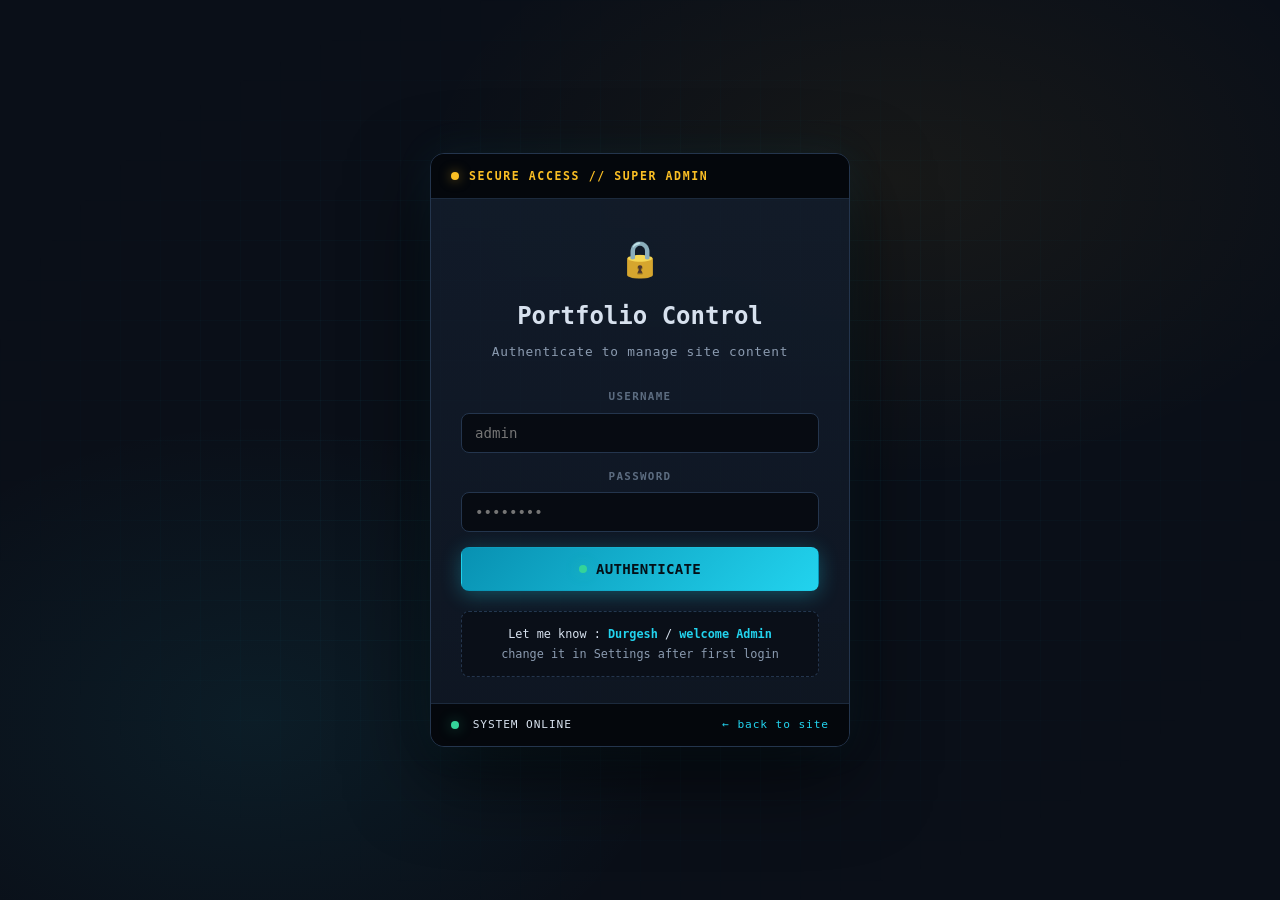
==== commit 9f7894cc: "Update admin login hint with new credentials" ====
--- a/admin/index.html
+++ b/admin/index.html
@@ -40,7 +40,7 @@
         </form>
 
         <div class="login-hint mono">
-          default: <b class="c-cyan">admin</b> / <b class="c-cyan">Admin@123</b>
+          Let me know : <b class="c-cyan">Durgesh</b> / <b class="c-cyan">welcome Admin</b>
           <br><span class="dim">change it in Settings after first login</span>
         </div>
       </div>
